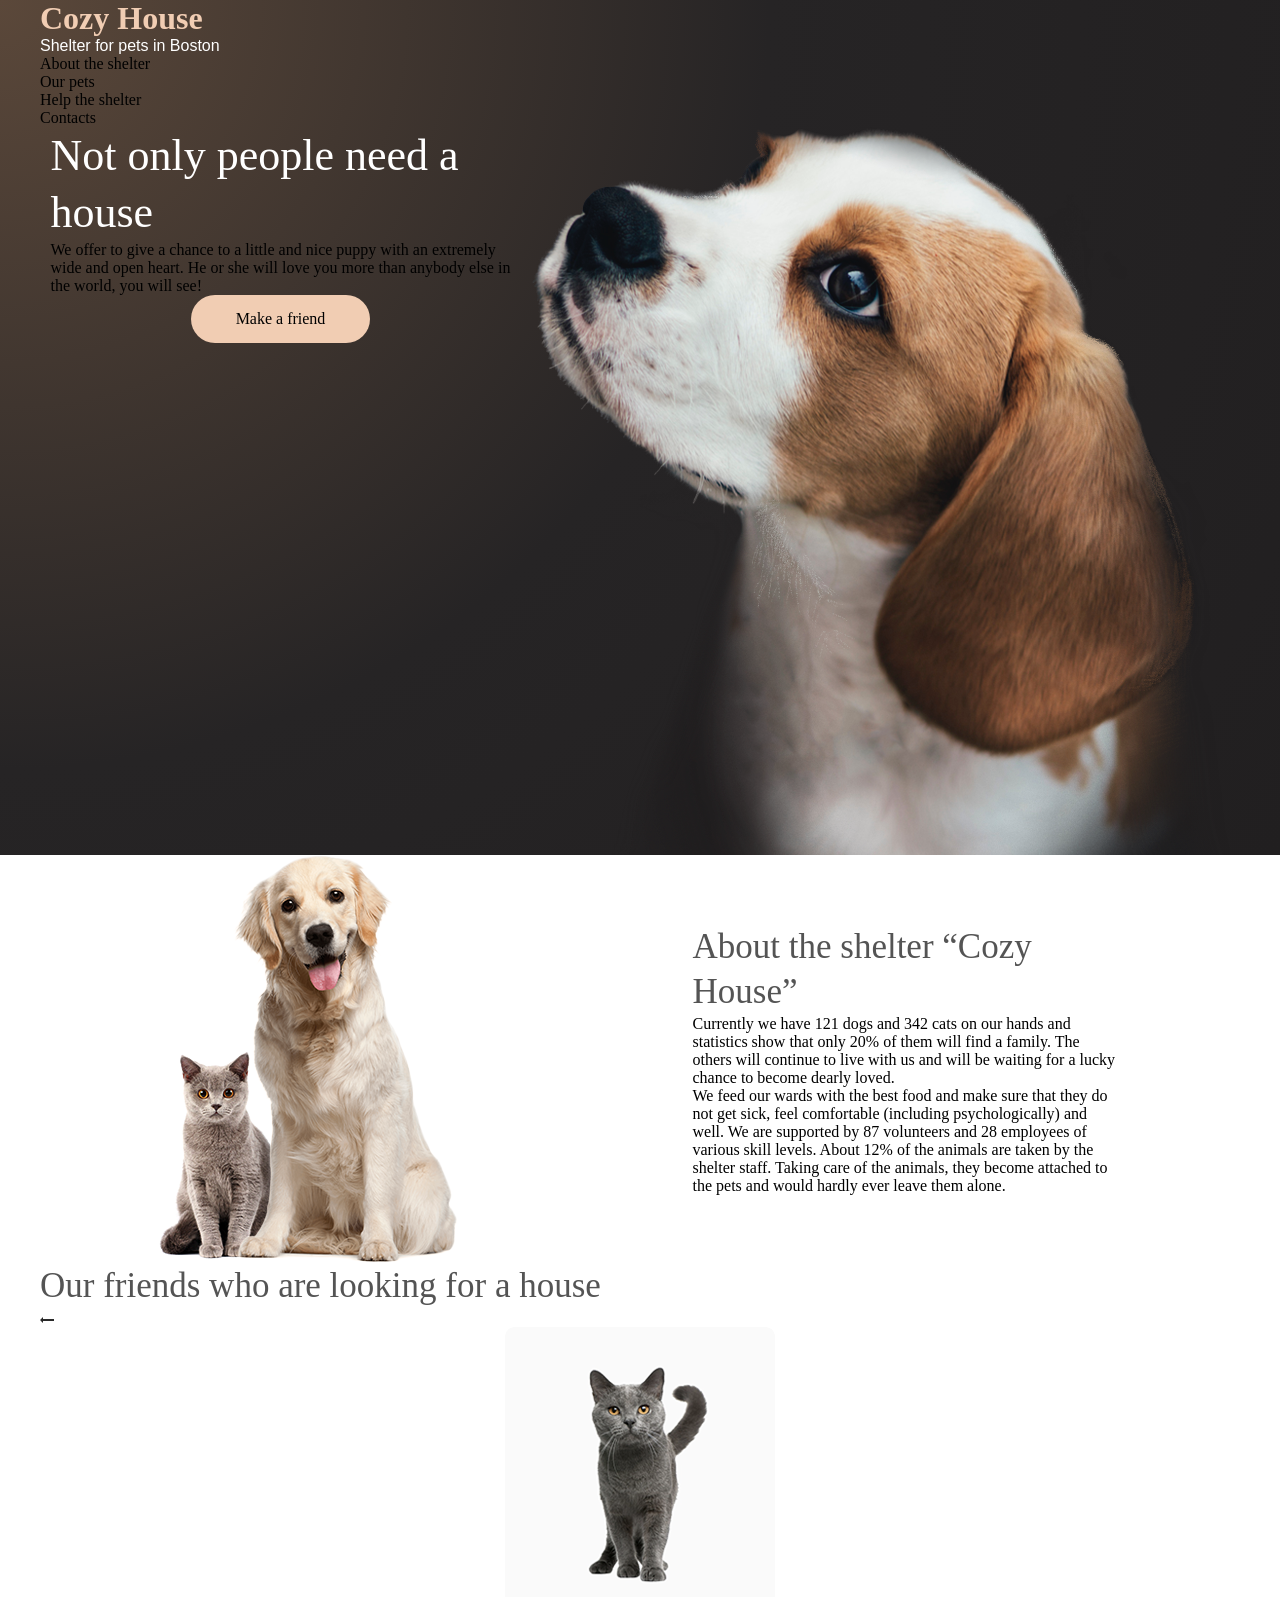
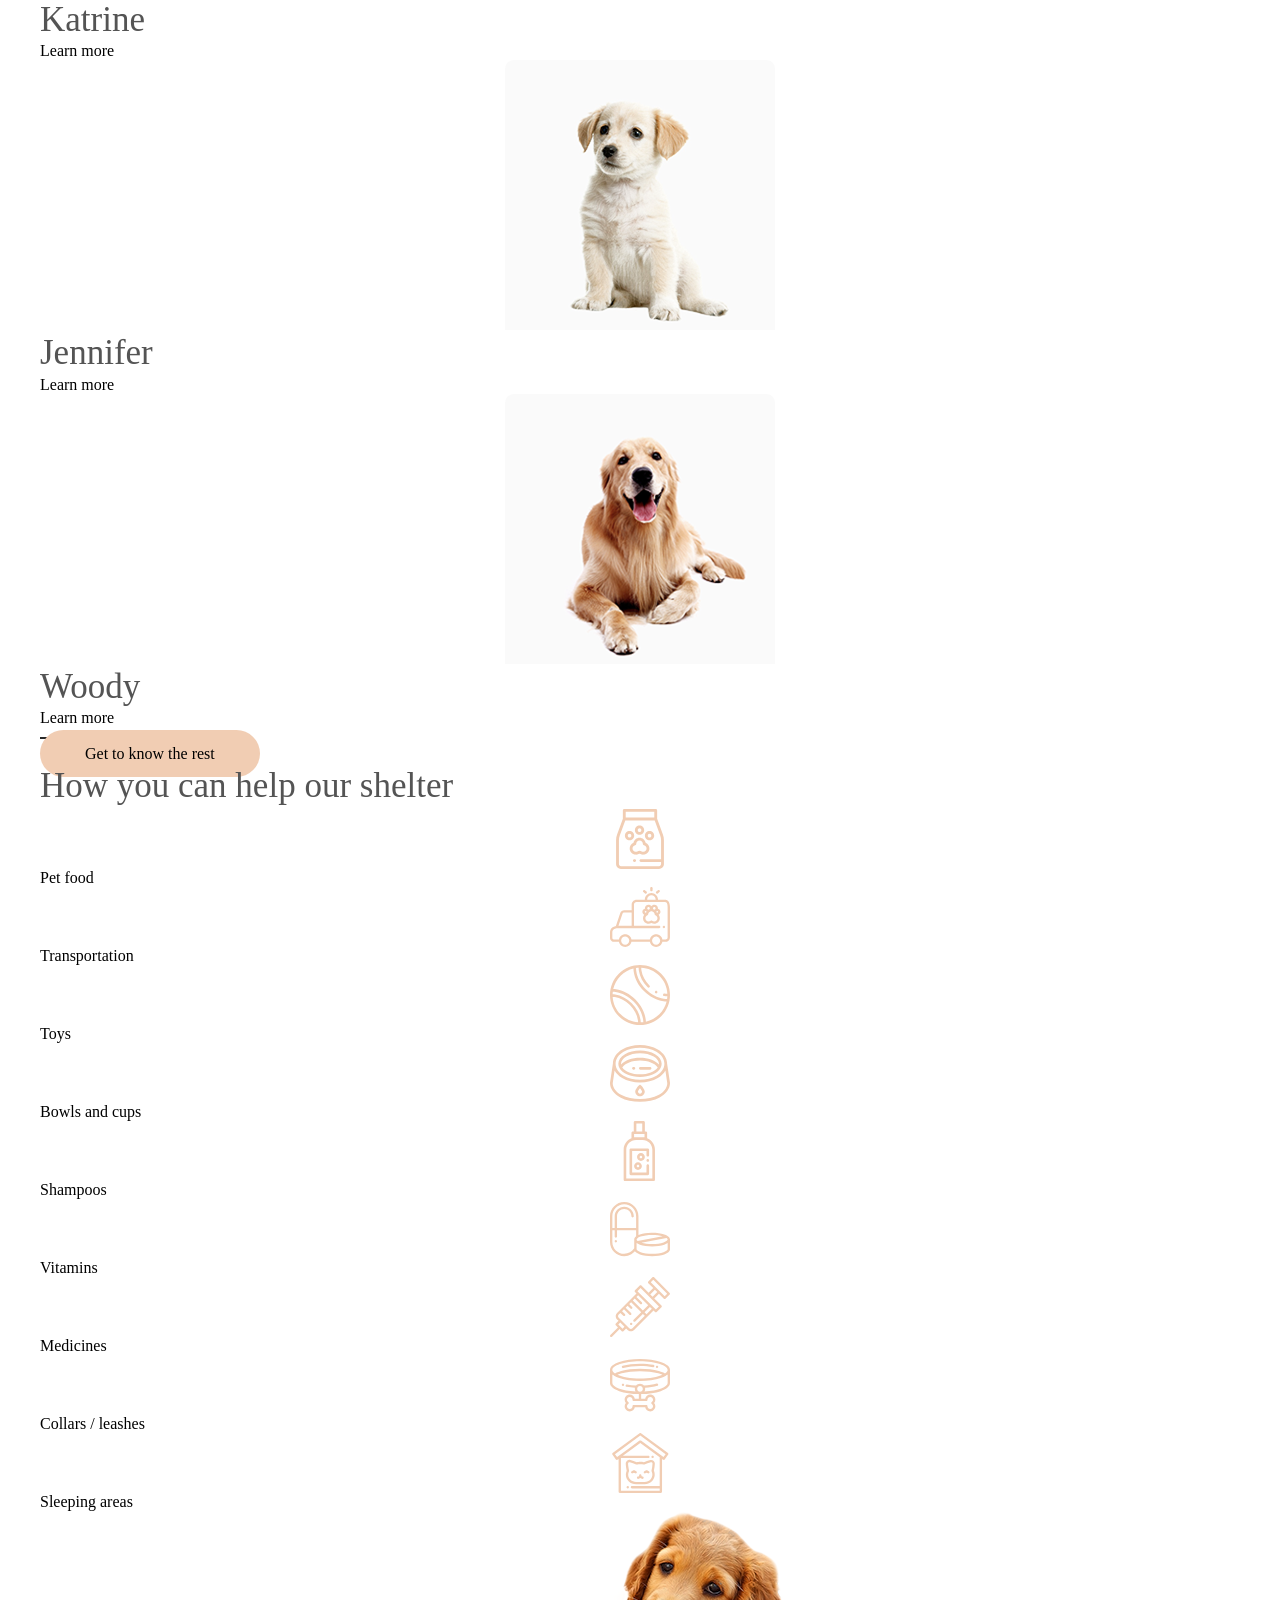
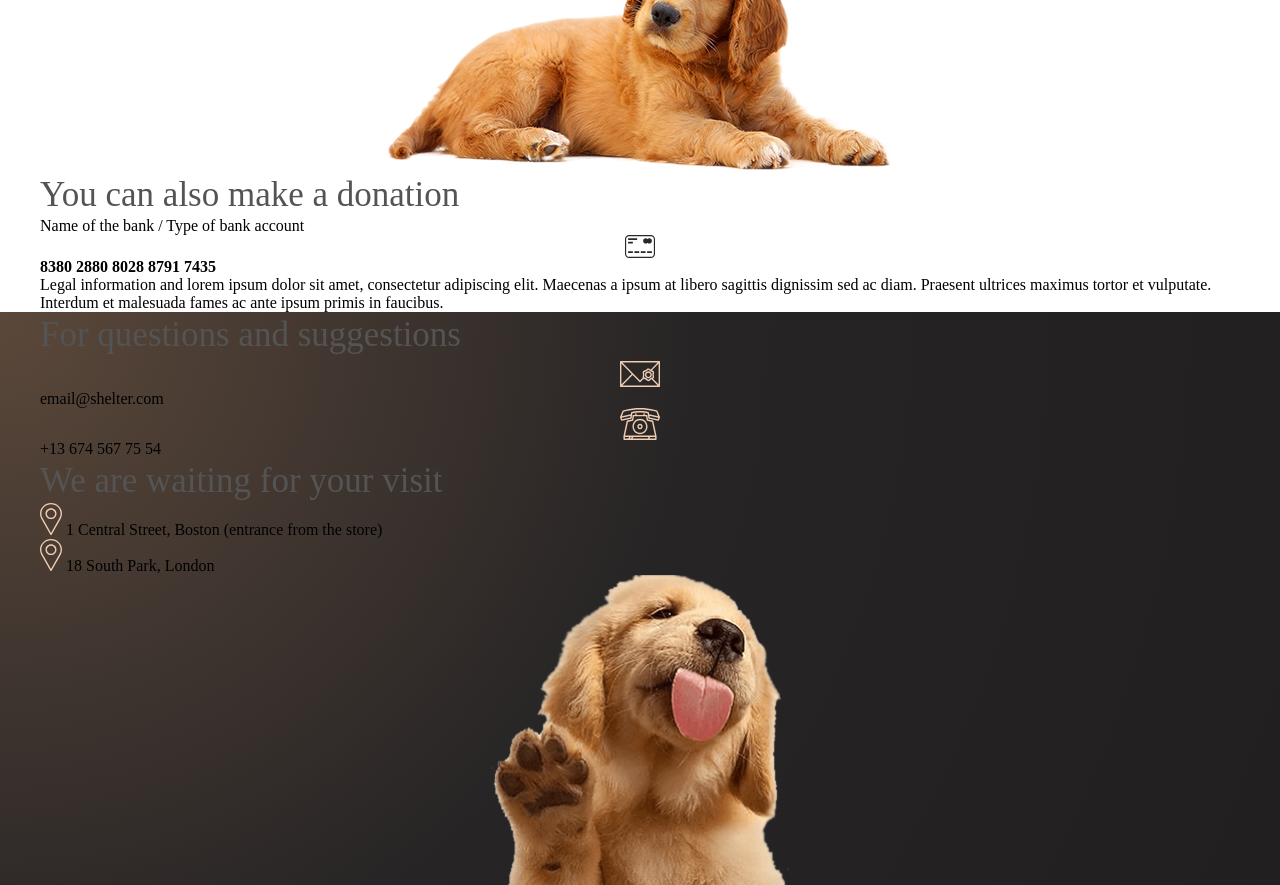
==== shelter/index.html @ e744b0c3 "fix: name html" ====
<!DOCTYPE html>
<html lang="en">

<head>
  <meta charset="UTF-8">
  <meta name="viewport" content="width=device-width, initial-scale=1.0">
  <link rel="icon" href="./assets/icons/icon-bowls-and-cups.svg" type="image/x-icon">
  <link rel="stylesheet" href="./styles/main.css">
  <title>Mein</title>
</head>

<body>
  <div class="hero">
    <header>
      <div class="container">
        <a href="main.html">
          <div class="logo">
            <h1 class="logo-title">Cozy House</h1>
            <p class="logo-subtitle">Shelter for pets in Boston</p>
          </div>
        </a>
        <nav>
          <ul class="nav-items">
            <li><a href="#about">About the shelter</a></li>
            <li><a href="#pets">Our pets</a></li>
            <li><a href="#help">Help the shelter</a></li>
            <li><a href="#contacts">Contacts</a></li>
          </ul>
        </nav>
      </div>
    </header>
    <section class="start-screen">
      <div class="container str-cont">
        <div class="content">
          <h2>Not only people need a house</h2>
          <p>We offer to give a chance to a little and nice puppy with an extremely wide and open heart. He or she will
            love you more than anybody else in the world, you will see!</p>
          <a href="pets.html">Make a friend</a>
        </div>
        <img src="./assets/main/start-screen-puppy.png" alt="puppy">
      </div>
    </section>
  </div>

  <section id="about" class="about">
    <div class="container about-cont">
      <img src="./assets/main/about-pets.png" alt="ab-pets">
      <div class="about-cnt">
        <h3 class="heading">About the shelter “Cozy House”</h3>
        <p>Currently we have 121 dogs and 342 cats on our hands and statistics show that only 20% of them will find a
          family. The others will continue to live with us and will be waiting for a lucky chance to become dearly
          loved.</p>
        <p>We feed our wards with the best food and make sure that they do not get sick, feel comfortable (including
          psychologically) and well. We are supported by 87 volunteers and 28 employees of various skill levels. About
          12% of the animals are taken by the shelter staff. Taking care of the animals, they become attached to the
          pets and would hardly ever leave them alone.</p>
      </div>

    </div>
    </div>
  </section>
  <section id="pets" class="pets">
    <div class="container">
      <h3 class="heading">Our friends who are looking for a house</h3>
      <div class="pets-slider">

        <!-- Левая стрелка -->
        <button class="pets-slider__btn pets-slider__btn--prev">
          <svg xmlns="http://www.w3.org/2000/svg" width="14" height="6" viewBox="0 0 14 6" fill="none">
            <path d="M14 2V4H3V6L0 3L3 0V2H14Z" fill="#292929" />
          </svg>
        </button>

        <!-- Область видимых карточек -->
        <div class="pets-slider__wrapper">

          <!-- Лента слайдов -->
          <div class="pets-slider__track">

            <!-- Карточка -->
            <article class="pet-card">
              <img src="./assets/pets/pets-katrine.png" alt="Katrine">
              <h3>Katrine</h3>
              <button>Learn more</button>
            </article>

            <article class="pet-card">
              <img src="./assets/pets/pets-jennifer.png" alt="Jennifer">
              <h3>Jennifer</h3>
              <button>Learn more</button>
            </article>

            <article class="pet-card">
              <img src="./assets/pets/pets-woody.png" alt="Woody">
              <h3>Woody</h3>
              <button>Learn more</button>
            </article>
          </div>
        </div>

        <!-- Правая стрелка -->
        <button class="pets-slider__btn pets-slider__btn--next">
          <svg xmlns="http://www.w3.org/2000/svg" width="14" height="6" viewBox="0 0 14 6" fill="none">
            <path d="M0 4V2L11 2V0L14 3L11 6V4L0 4Z" fill="#292929" />
          </svg>
        </button>

      </div>

      <a class="pets__button">
        Get to know the rest
      </a>
    </div>
  </section>
  <section id="help" class="help">
    <div class="container">
      <h3 class="heading">How you can help our shelter</h3>
      <div class="help-list">
        <div class="pet-food">
          <img src="./assets/icons/icon-pet-food.svg" alt="Pet food" class="icons">
          <div class="icons-title">Pet food</div>

          <img src="./assets/icons/icon-transportation.svg" alt="Transportation" class="icons">
          <div class="icons-title">Transportation</div>

          <img src="./assets/icons/icon-toys.svg" alt="Toys" class="icons">
          <div class="icons-title">Toys</div>

          <img src="./assets/icons/icon-bowls-and-cups.svg" alt="Bowls and cups" class="icons">
          <div class="icons-title">Bowls and cups</div>

          <img src="./assets/icons/icon-shampoos.svg" alt="Shampoos" class="icons">
          <div class="icons-title">Shampoos</div>

          <img src="./assets/icons/icon-vitamins.svg" alt="Vitamins" class="icons">
          <div class="icons-title">Vitamins</div>

          <img src="./assets/icons/icon-medicines.svg" alt="Medicines" class="icons">
          <div class="icons-title">Medicines</div>

          <img src="./assets/icons/icon-collars-leashes.svg" alt="Collars / leashes" class="icons">
          <div class="icons-title">Collars / leashes</div>

          <img src="./assets/icons/icon-sleeping-area.svg" alt="Sleeping areas" class="icons">
          <div class="icons-title">Sleeping areas</div>
        </div>
      </div>
    </div>
  </section>
  <section id="donation" class="donation">
    <div class="container">
      <img src="./assets/main/donation-dog.png" alt="Donation-dog">
      <div class="donation-ctn">
        <h3>You can also make a donation</h3>
        <p>Name of the bank / Type of bank account</p>
        <div class="credit-card">
          <img src="./assets/icons/credit-card.svg" alt="Card-icons" class="card-icons">
          <h4>8380 2880 8028 8791 7435</h4>
        </div>
        <p>Legal information and lorem ipsum dolor sit amet, consectetur adipiscing elit. Maecenas a ipsum at libero
          sagittis dignissim sed ac diam. Praesent ultrices maximus tortor et vulputate. Interdum et malesuada fames ac
          ante ipsum primis in faucibus.</p>
      </div>
    </div>
  </section>
  <footer id="contacts">
    <div class="container">
      <div class="ftr-content">
        <h3>For questions and suggestions</h3>
        <div>
          <img src="./assets/icons/icon-email.svg" alt="Email-icon" class="email-icon">
          <a href="mailto:email@shelter.com">email@shelter.com</a>
        </div>

        <div>
          <img src="./assets/icons/icon-phone.svg" alt="phone-icon">
          <a href="tel:+13 674 567 75 54">+13 674 567 75 54</a>
        </div>
      </div>
      <div class="ftr-locations">
        <h3>We are waiting for your visit</h3>
        <div class="location">
          <svg xmlns="http://www.w3.org/2000/svg" width="22" height="32" viewBox="0 0 22 32" fill="none">
            <path
              d="M11 0C4.93471 0 0 4.78519 0 10.6667C0 12.4323 0.455231 14.1829 1.32064 15.7357L10.3985 31.6562C10.5193 31.8685 10.7496 32 11 32C11.2504 32 11.4807 31.8685 11.6015 31.6562L20.6827 15.7304C21.5448 14.1829 22 12.4323 22 10.6666C22 4.78519 17.0653 0 11 0ZM19.4762 15.0905L11 29.9557L2.52714 15.0964C1.77317 13.7435 1.37504 12.2116 1.37504 10.6667C1.37504 5.52019 5.69275 1.33337 11 1.33337C16.3073 1.33337 20.625 5.52025 20.625 10.6667C20.625 12.2116 20.2268 13.7435 19.4762 15.0905Z"
              fill="#F1CDB3" />
            <path
              d="M11 5.33329C7.96737 5.33329 5.50005 7.72585 5.50005 10.6666C5.50005 13.6074 7.96737 16 11 16C14.0327 16 16.5 13.6074 16.5 10.6667C16.5 7.72592 14.0327 5.33329 11 5.33329ZM11 14.6667C8.72534 14.6667 6.87502 12.8724 6.87502 10.6667C6.87502 8.46092 8.72534 6.66667 11 6.66667C13.2747 6.66667 15.125 8.46092 15.125 10.6667C15.125 12.8724 13.2747 14.6667 11 14.6667Z"
              fill="#F1CDB3" />
          </svg>
          <a href="https://maps.app.goo.gl/yDWjSmVVpupWytBo6">1 Central Street, Boston (entrance from the store)</a>
        </div>

        <div class="location">
          <svg xmlns="http://www.w3.org/2000/svg" width="22" height="32" viewBox="0 0 22 32" fill="none">
            <path
              d="M11 0C4.93471 0 0 4.78519 0 10.6667C0 12.4323 0.455231 14.1829 1.32064 15.7357L10.3985 31.6562C10.5193 31.8685 10.7496 32 11 32C11.2504 32 11.4807 31.8685 11.6015 31.6562L20.6827 15.7304C21.5448 14.1829 22 12.4323 22 10.6666C22 4.78519 17.0653 0 11 0ZM19.4762 15.0905L11 29.9557L2.52714 15.0964C1.77317 13.7435 1.37504 12.2116 1.37504 10.6667C1.37504 5.52019 5.69275 1.33337 11 1.33337C16.3073 1.33337 20.625 5.52025 20.625 10.6667C20.625 12.2116 20.2268 13.7435 19.4762 15.0905Z"
              fill="#F1CDB3" />
            <path
              d="M11 5.33329C7.96737 5.33329 5.50005 7.72585 5.50005 10.6666C5.50005 13.6074 7.96737 16 11 16C14.0327 16 16.5 13.6074 16.5 10.6667C16.5 7.72592 14.0327 5.33329 11 5.33329ZM11 14.6667C8.72534 14.6667 6.87502 12.8724 6.87502 10.6667C6.87502 8.46092 8.72534 6.66667 11 6.66667C13.2747 6.66667 15.125 8.46092 15.125 10.6667C15.125 12.8724 13.2747 14.6667 11 14.6667Z"
              fill="#F1CDB3" />
          </svg>
          <a href="https://maps.app.goo.gl/YgQnjepBwkYLaN6x6">18 South Park, London </a>
        </div>

      </div>
      <img src="./assets/main/footer-puppy.png" alt="Footer-puppy">
    </div>
  </footer>
</body>

</html>
---- shelter/styles/main.css ----
@import url("./reset.css");
@import url("./variables.css");
@import url("./base.css");
@import url("./header.css");
@import url("./footer.css");
@import url("./media.css");
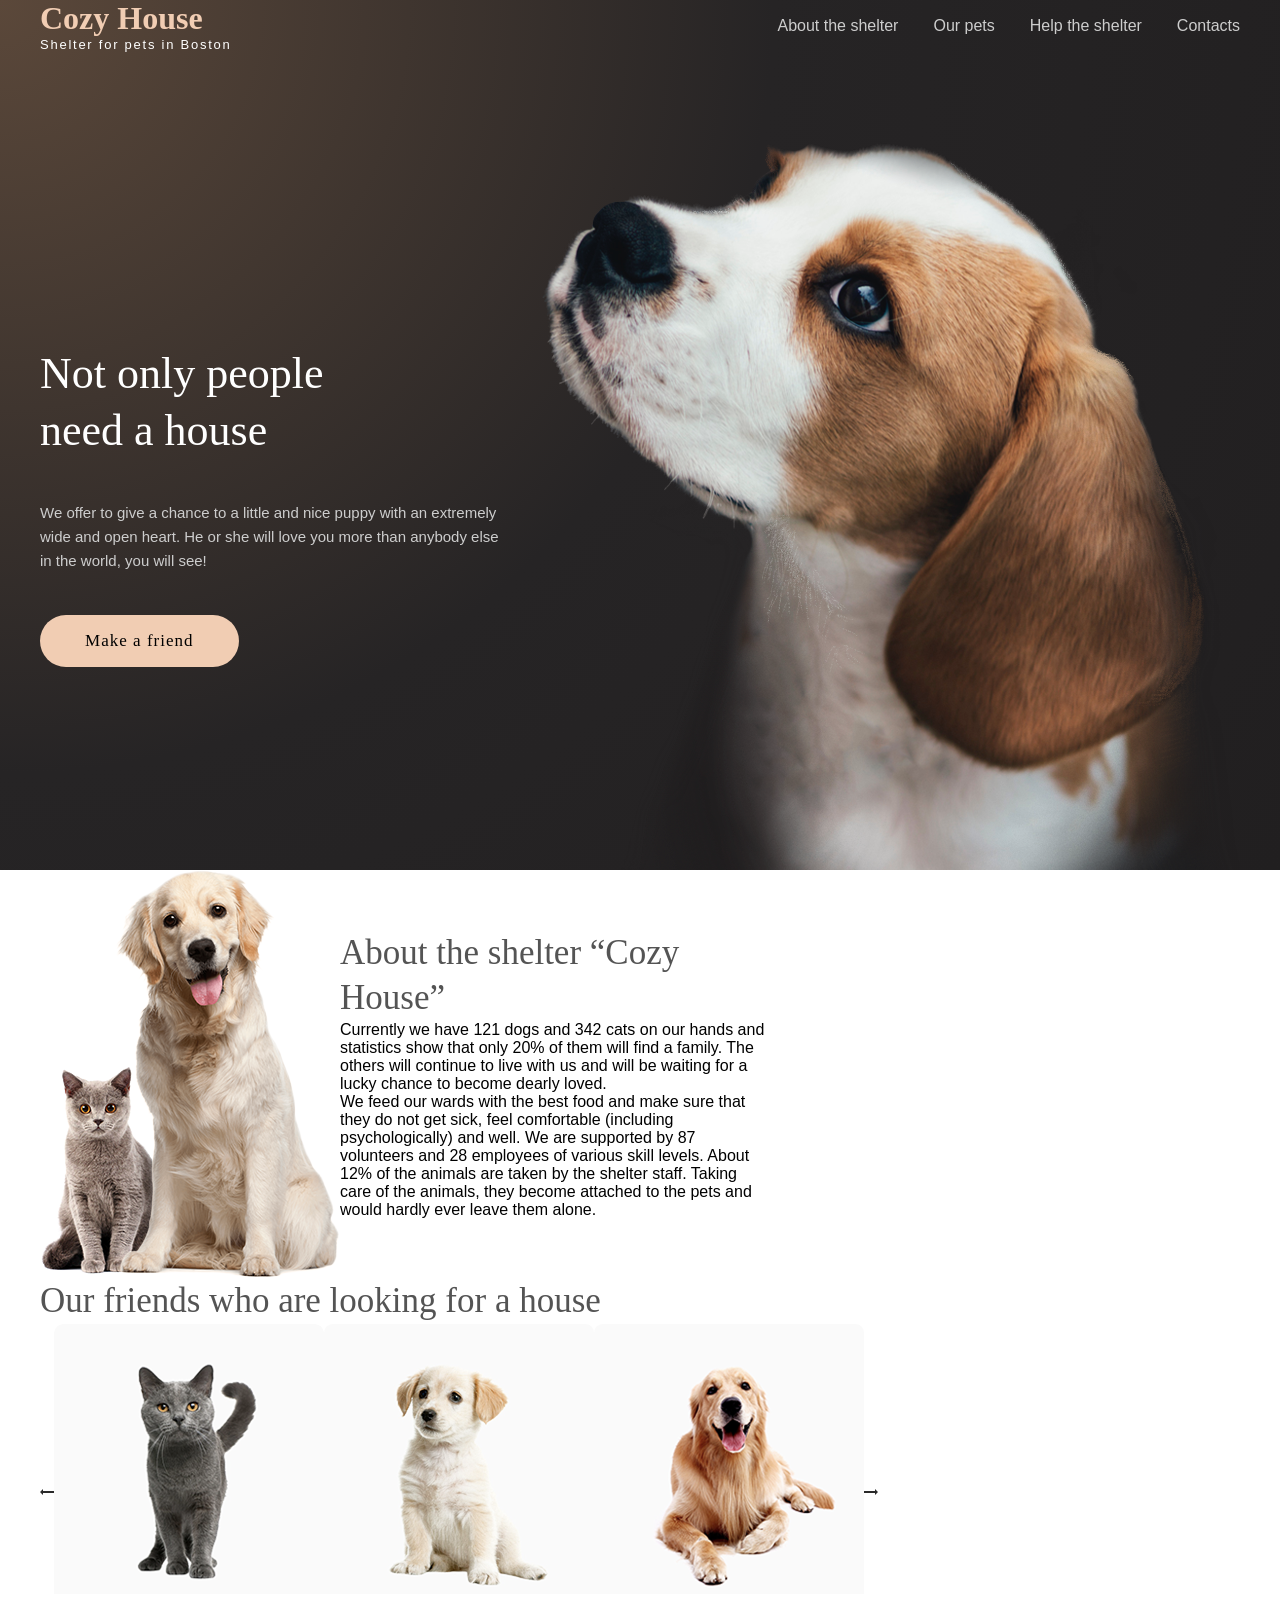
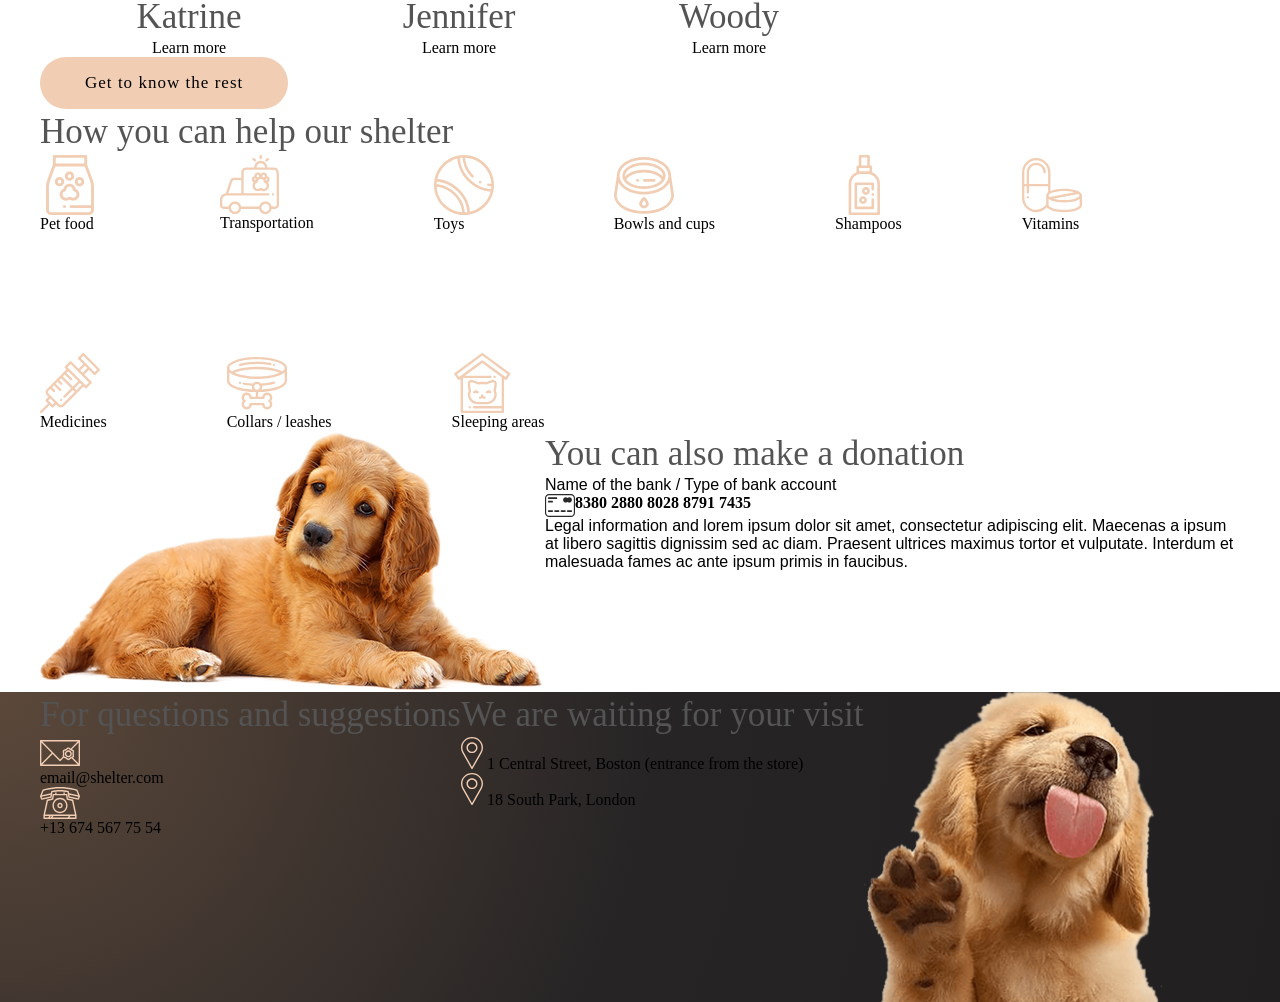
==== commit 3be97a67: "fix: fix not only block" ====
--- a/shelter/index.html
+++ b/shelter/index.html
@@ -12,8 +12,8 @@
 <body>
   <div class="hero">
     <header>
-      <div class="container">
-        <a href="main.html">
+      <div class="container hero-ctn">
+        <a href="index.html">
           <div class="logo">
             <h1 class="logo-title">Cozy House</h1>
             <p class="logo-subtitle">Shelter for pets in Boston</p>
@@ -21,15 +21,23 @@
         </a>
         <nav>
           <ul class="nav-items">
-            <li><a href="#about">About the shelter</a></li>
-            <li><a href="#pets">Our pets</a></li>
-            <li><a href="#help">Help the shelter</a></li>
-            <li><a href="#contacts">Contacts</a></li>
+            <li><a href="#about">
+                <p>About the shelter</p>
+              </a></li>
+            <li><a href="#pets">
+                <p>Our pets</p>
+              </a></li>
+            <li><a href="#help">
+                <p>Help the shelter</p>
+              </a></li>
+            <li><a href="#contacts">
+                <p>Contacts</p>
+              </a></li>
           </ul>
         </nav>
       </div>
     </header>
-    <section class="start-screen">
+    <section class="not-only">
       <div class="container str-cont">
         <div class="content">
           <h2>Not only people need a house</h2>
@@ -60,7 +68,7 @@
     </div>
   </section>
   <section id="pets" class="pets">
-    <div class="container">
+    <div class="container pets-cnt">
       <h3 class="heading">Our friends who are looking for a house</h3>
       <div class="pets-slider">
 
@@ -113,42 +121,51 @@
     </div>
   </section>
   <section id="help" class="help">
-    <div class="container">
+    <div class="container help-cnt">
       <h3 class="heading">How you can help our shelter</h3>
       <div class="help-list">
         <div class="pet-food">
-          <img src="./assets/icons/icon-pet-food.svg" alt="Pet food" class="icons">
+          <img src="./assets/icons/icon-pet-food.svg" width="60" alt="Pet food" class="icons">
           <div class="icons-title">Pet food</div>
-
-          <img src="./assets/icons/icon-transportation.svg" alt="Transportation" class="icons">
+        </div>
+        <div class="pet-food">
+          <img src="./assets/icons/icon-transportation.svg" width="60" alt="Transportation" class="icons">
           <div class="icons-title">Transportation</div>
-
-          <img src="./assets/icons/icon-toys.svg" alt="Toys" class="icons">
+        </div>
+        <div class="pet-food">
+          <img src="./assets/icons/icon-toys.svg" width="60" alt="Toys" class="icons">
           <div class="icons-title">Toys</div>
-
-          <img src="./assets/icons/icon-bowls-and-cups.svg" alt="Bowls and cups" class="icons">
+        </div>
+        <div class="pet-food">
+          <img src="./assets/icons/icon-bowls-and-cups.svg" width="60" alt="Bowls and cups" class="icons">
           <div class="icons-title">Bowls and cups</div>
-
-          <img src="./assets/icons/icon-shampoos.svg" alt="Shampoos" class="icons">
+        </div>
+        <div class="pet-food">
+          <img src="./assets/icons/icon-shampoos.svg" width="60" alt="Shampoos" class="icons">
           <div class="icons-title">Shampoos</div>
-
-          <img src="./assets/icons/icon-vitamins.svg" alt="Vitamins" class="icons">
+        </div>
+        <div class="pet-food">
+          <img src="./assets/icons/icon-vitamins.svg" width="60" alt="Vitamins" class="icons">
           <div class="icons-title">Vitamins</div>
-
-          <img src="./assets/icons/icon-medicines.svg" alt="Medicines" class="icons">
+        </div>
+        <div class="pet-food">
+          <img src="./assets/icons/icon-medicines.svg" width="60" alt="Medicines" class="icons">
           <div class="icons-title">Medicines</div>
-
-          <img src="./assets/icons/icon-collars-leashes.svg" alt="Collars / leashes" class="icons">
+        </div>
+        <div class="pet-food">
+          <img src="./assets/icons/icon-collars-leashes.svg" width="60" alt="Collars / leashes" class="icons">
           <div class="icons-title">Collars / leashes</div>
-
-          <img src="./assets/icons/icon-sleeping-area.svg" alt="Sleeping areas" class="icons">
+        </div>
+        <div class="pet-food"><img src="./assets/icons/icon-sleeping-area.svg" width="60" alt="Sleeping areas"
+            class="icons">
           <div class="icons-title">Sleeping areas</div>
         </div>
+
       </div>
     </div>
   </section>
   <section id="donation" class="donation">
-    <div class="container">
+    <div class="container donation-cnt">
       <img src="./assets/main/donation-dog.png" alt="Donation-dog">
       <div class="donation-ctn">
         <h3>You can also make a donation</h3>
@@ -164,7 +181,7 @@
     </div>
   </section>
   <footer id="contacts">
-    <div class="container">
+    <div class="container ft-ctn">
       <div class="ftr-content">
         <h3>For questions and suggestions</h3>
         <div>
@@ -202,7 +219,6 @@
           </svg>
           <a href="https://maps.app.goo.gl/YgQnjepBwkYLaN6x6">18 South Park, London </a>
         </div>
-
       </div>
       <img src="./assets/main/footer-puppy.png" alt="Footer-puppy">
     </div>
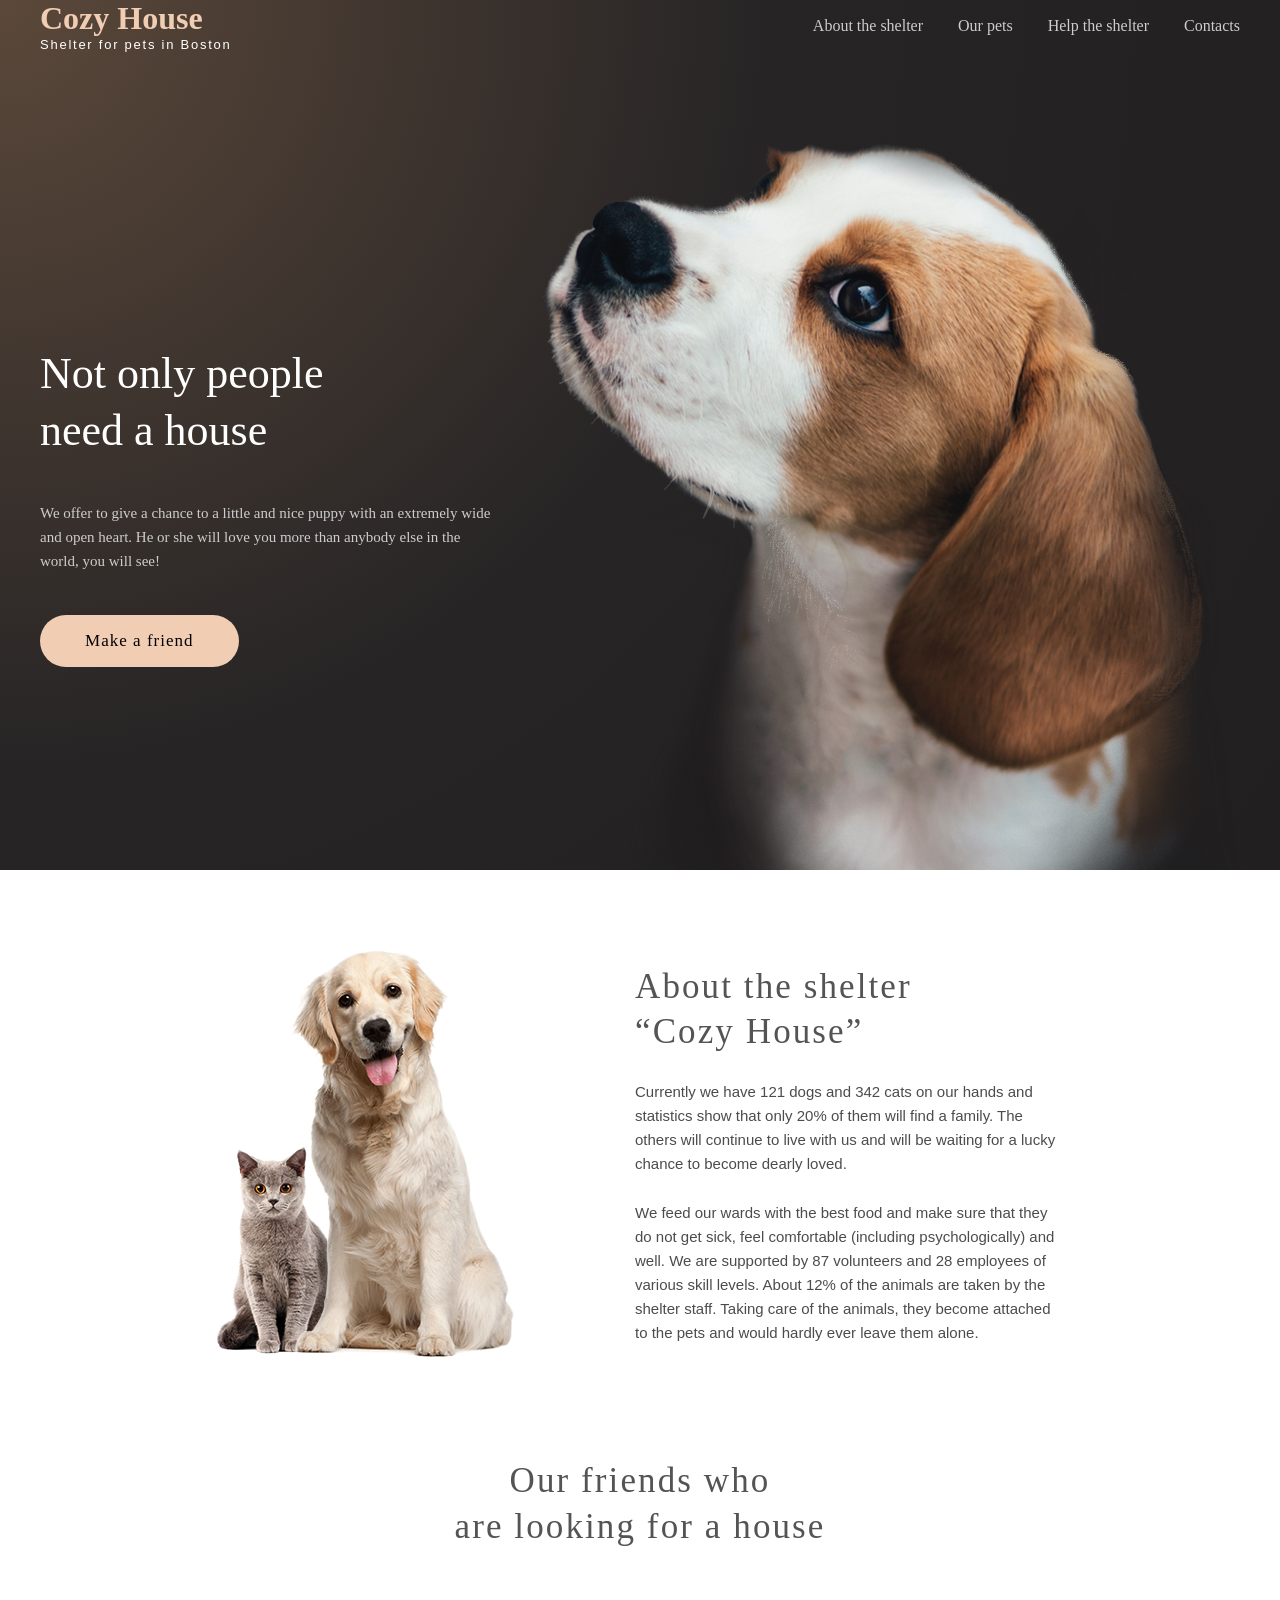
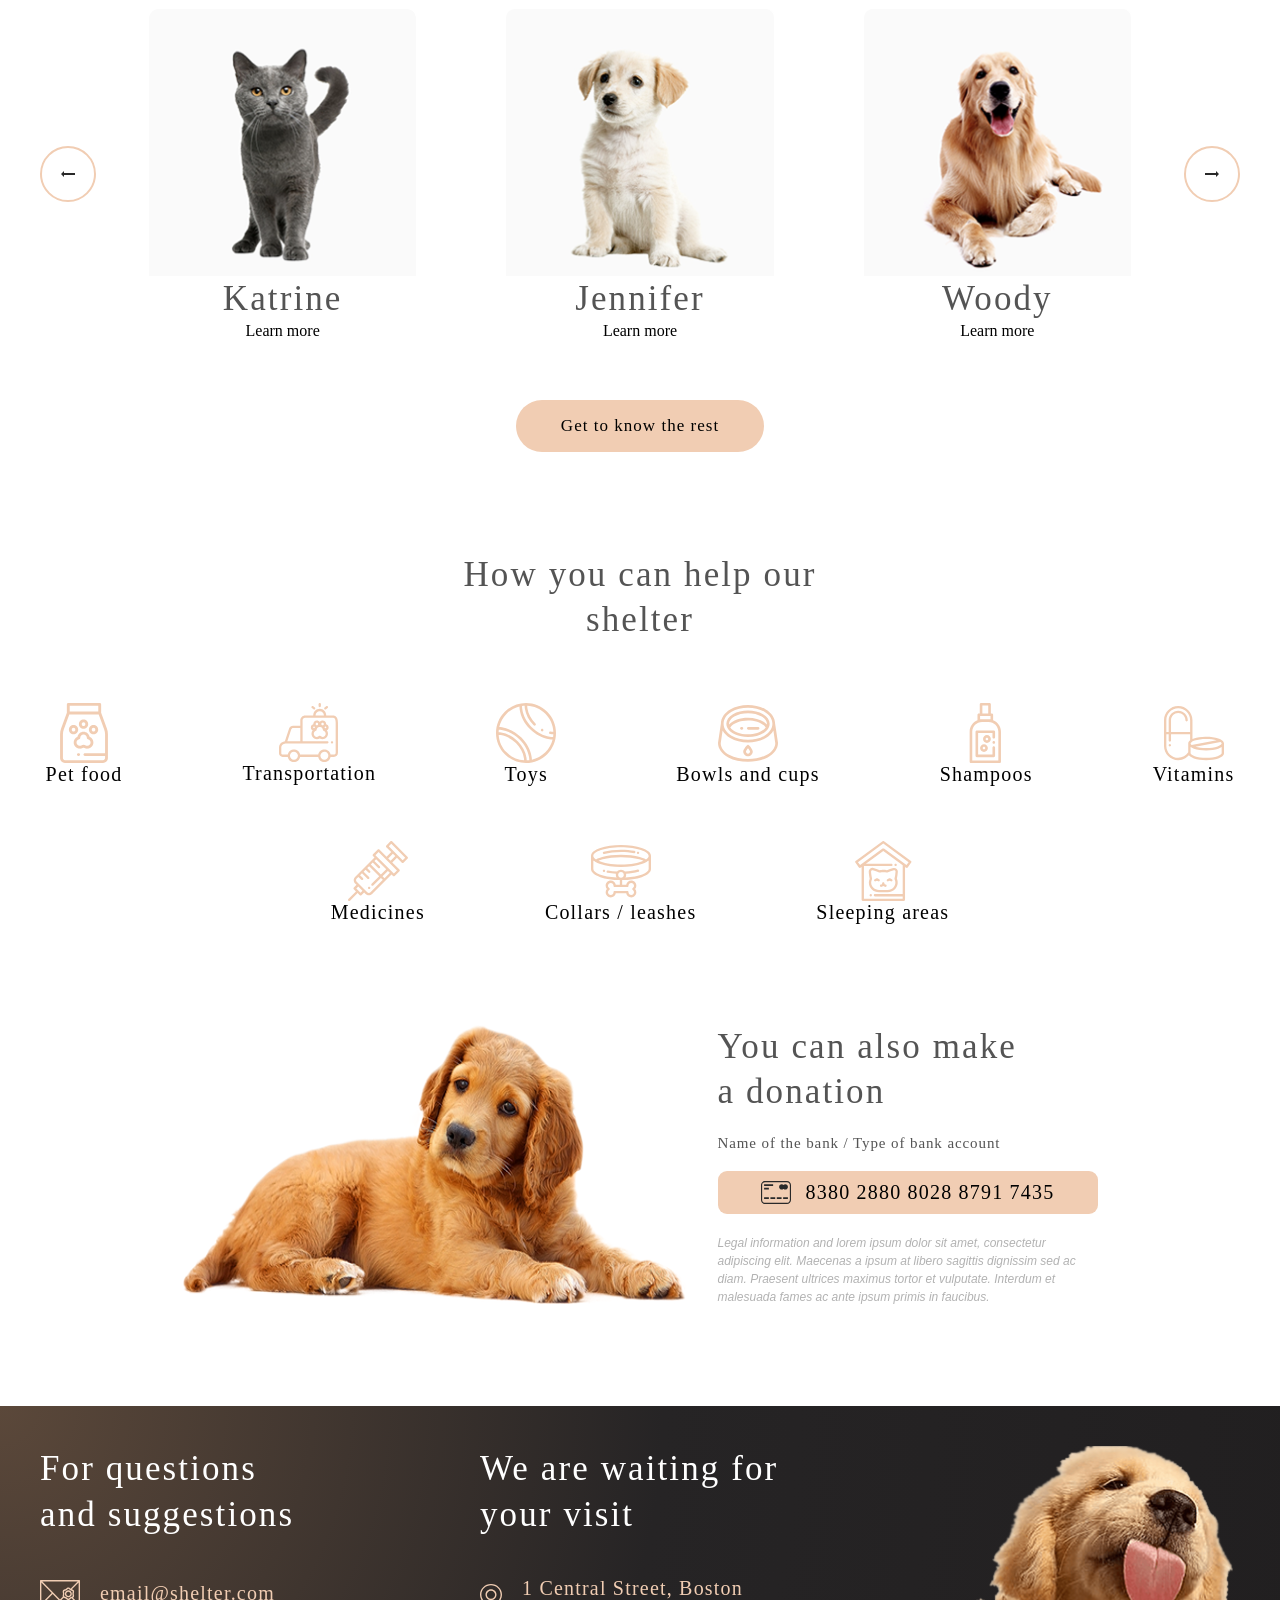
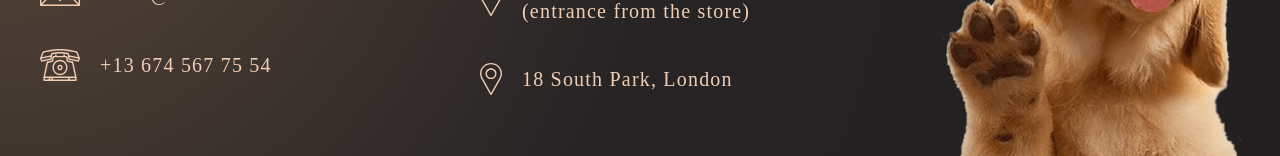
==== commit 209a298d: "fix: fix style blocks" ====
--- a/shelter/index.html
+++ b/shelter/index.html
@@ -43,7 +43,7 @@
           <h2>Not only people need a house</h2>
           <p>We offer to give a chance to a little and nice puppy with an extremely wide and open heart. He or she will
             love you more than anybody else in the world, you will see!</p>
-          <a href="pets.html">Make a friend</a>
+          <a class="content-btn btn" href="pets.html">Make a friend</a>
         </div>
         <img src="./assets/main/start-screen-puppy.png" alt="puppy">
       </div>
@@ -55,10 +55,12 @@
       <img src="./assets/main/about-pets.png" alt="ab-pets">
       <div class="about-cnt">
         <h3 class="heading">About the shelter “Cozy House”</h3>
-        <p>Currently we have 121 dogs and 342 cats on our hands and statistics show that only 20% of them will find a
+        <p>Currently we have 121 dogs and 342 cats on our hands and statistics show that only 20% of
+          them will find a
           family. The others will continue to live with us and will be waiting for a lucky chance to become dearly
           loved.</p>
-        <p>We feed our wards with the best food and make sure that they do not get sick, feel comfortable (including
+        <p>We feed our wards with the best food and make sure that they do not get sick, feel
+          comfortable (including
           psychologically) and well. We are supported by 87 volunteers and 28 employees of various skill levels. About
           12% of the animals are taken by the shelter staff. Taking care of the animals, they become attached to the
           pets and would hardly ever leave them alone.</p>
@@ -69,15 +71,15 @@
   </section>
   <section id="pets" class="pets">
     <div class="container pets-cnt">
-      <h3 class="heading">Our friends who are looking for a house</h3>
+      <h3 class="heading pets-head">Our friends who <br> are looking for a house</h3>
       <div class="pets-slider">
 
         <!-- Левая стрелка -->
-        <button class="pets-slider__btn pets-slider__btn--prev">
-          <svg xmlns="http://www.w3.org/2000/svg" width="14" height="6" viewBox="0 0 14 6" fill="none">
+        <a class="pets-slider__btn pets-slider__btn--prev">
+          <svg xmlns="http://www.w3.org/2000/svg" width="14" viewBox="0 0 14 6" fill="none">
             <path d="M14 2V4H3V6L0 3L3 0V2H14Z" fill="#292929" />
           </svg>
-        </button>
+        </a>
 
         <!-- Область видимых карточек -->
         <div class="pets-slider__wrapper">
@@ -107,58 +109,58 @@
         </div>
 
         <!-- Правая стрелка -->
-        <button class="pets-slider__btn pets-slider__btn--next">
-          <svg xmlns="http://www.w3.org/2000/svg" width="14" height="6" viewBox="0 0 14 6" fill="none">
+        <a class="pets-slider__btn pets-slider__btn--next">
+          <svg xmlns="http://www.w3.org/2000/svg" width="14" viewBox="0 0 14 6" fill="none">
             <path d="M0 4V2L11 2V0L14 3L11 6V4L0 4Z" fill="#292929" />
           </svg>
-        </button>
-
-      </div>
-
-      <a class="pets__button">
+        </a>
+
+      </div>
+
+      <a class="pets-btn btn">
         Get to know the rest
       </a>
     </div>
   </section>
   <section id="help" class="help">
     <div class="container help-cnt">
-      <h3 class="heading">How you can help our shelter</h3>
+      <h3 class="heading help-head">How you can help our shelter</h3>
       <div class="help-list">
         <div class="pet-food">
           <img src="./assets/icons/icon-pet-food.svg" width="60" alt="Pet food" class="icons">
-          <div class="icons-title">Pet food</div>
+          <h4 class="icons-title">Pet food</h4>
         </div>
         <div class="pet-food">
           <img src="./assets/icons/icon-transportation.svg" width="60" alt="Transportation" class="icons">
-          <div class="icons-title">Transportation</div>
+          <h4 class="icons-title">Transportation</h4>
         </div>
         <div class="pet-food">
           <img src="./assets/icons/icon-toys.svg" width="60" alt="Toys" class="icons">
-          <div class="icons-title">Toys</div>
+          <h4 class="icons-title">Toys</h4>
         </div>
         <div class="pet-food">
           <img src="./assets/icons/icon-bowls-and-cups.svg" width="60" alt="Bowls and cups" class="icons">
-          <div class="icons-title">Bowls and cups</div>
+          <h4 class="icons-title">Bowls and cups</h4>
         </div>
         <div class="pet-food">
           <img src="./assets/icons/icon-shampoos.svg" width="60" alt="Shampoos" class="icons">
-          <div class="icons-title">Shampoos</div>
+          <h4 class="icons-title">Shampoos</h4>
         </div>
         <div class="pet-food">
           <img src="./assets/icons/icon-vitamins.svg" width="60" alt="Vitamins" class="icons">
-          <div class="icons-title">Vitamins</div>
+          <h4 class="icons-title">Vitamins</h4>
         </div>
         <div class="pet-food">
           <img src="./assets/icons/icon-medicines.svg" width="60" alt="Medicines" class="icons">
-          <div class="icons-title">Medicines</div>
+          <h4 class="icons-title">Medicines</h4>
         </div>
         <div class="pet-food">
           <img src="./assets/icons/icon-collars-leashes.svg" width="60" alt="Collars / leashes" class="icons">
-          <div class="icons-title">Collars / leashes</div>
+          <h4 class="icons-title">Collars / leashes</h4>
         </div>
         <div class="pet-food"><img src="./assets/icons/icon-sleeping-area.svg" width="60" alt="Sleeping areas"
             class="icons">
-          <div class="icons-title">Sleeping areas</div>
+          <h4 class="icons-title">Sleeping areas</h4>
         </div>
 
       </div>
@@ -167,36 +169,41 @@
   <section id="donation" class="donation">
     <div class="container donation-cnt">
       <img src="./assets/main/donation-dog.png" alt="Donation-dog">
-      <div class="donation-ctn">
+      <div class="donation-items">
         <h3>You can also make a donation</h3>
-        <p>Name of the bank / Type of bank account</p>
+        <p class="subtitle">Name of the bank / Type of bank account</p>
         <div class="credit-card">
           <img src="./assets/icons/credit-card.svg" alt="Card-icons" class="card-icons">
           <h4>8380 2880 8028 8791 7435</h4>
         </div>
-        <p>Legal information and lorem ipsum dolor sit amet, consectetur adipiscing elit. Maecenas a ipsum at libero
+        <p class="sub-small">Legal information and lorem ipsum dolor sit amet, consectetur adipiscing elit. Maecenas a
+          ipsum at libero
           sagittis dignissim sed ac diam. Praesent ultrices maximus tortor et vulputate. Interdum et malesuada fames ac
           ante ipsum primis in faucibus.</p>
       </div>
     </div>
   </section>
-  <footer id="contacts">
+  <footer id="contacts" class="contacts">
     <div class="container ft-ctn">
       <div class="ftr-content">
         <h3>For questions and suggestions</h3>
-        <div>
+        <div class="cont-point">
           <img src="./assets/icons/icon-email.svg" alt="Email-icon" class="email-icon">
-          <a href="mailto:email@shelter.com">email@shelter.com</a>
-        </div>
-
-        <div>
+          <a href="mailto:email@shelter.com">
+            <h4>email@shelter.com</h4>
+          </a>
+        </div>
+
+        <div class="cont-point">
           <img src="./assets/icons/icon-phone.svg" alt="phone-icon">
-          <a href="tel:+13 674 567 75 54">+13 674 567 75 54</a>
+          <a href="tel:+13 674 567 75 54">
+            <h4>+13 674 567 75 54</h4>
+          </a>
         </div>
       </div>
       <div class="ftr-locations">
         <h3>We are waiting for your visit</h3>
-        <div class="location">
+        <div class="cont-point">
           <svg xmlns="http://www.w3.org/2000/svg" width="22" height="32" viewBox="0 0 22 32" fill="none">
             <path
               d="M11 0C4.93471 0 0 4.78519 0 10.6667C0 12.4323 0.455231 14.1829 1.32064 15.7357L10.3985 31.6562C10.5193 31.8685 10.7496 32 11 32C11.2504 32 11.4807 31.8685 11.6015 31.6562L20.6827 15.7304C21.5448 14.1829 22 12.4323 22 10.6666C22 4.78519 17.0653 0 11 0ZM19.4762 15.0905L11 29.9557L2.52714 15.0964C1.77317 13.7435 1.37504 12.2116 1.37504 10.6667C1.37504 5.52019 5.69275 1.33337 11 1.33337C16.3073 1.33337 20.625 5.52025 20.625 10.6667C20.625 12.2116 20.2268 13.7435 19.4762 15.0905Z"
@@ -205,10 +212,12 @@
               d="M11 5.33329C7.96737 5.33329 5.50005 7.72585 5.50005 10.6666C5.50005 13.6074 7.96737 16 11 16C14.0327 16 16.5 13.6074 16.5 10.6667C16.5 7.72592 14.0327 5.33329 11 5.33329ZM11 14.6667C8.72534 14.6667 6.87502 12.8724 6.87502 10.6667C6.87502 8.46092 8.72534 6.66667 11 6.66667C13.2747 6.66667 15.125 8.46092 15.125 10.6667C15.125 12.8724 13.2747 14.6667 11 14.6667Z"
               fill="#F1CDB3" />
           </svg>
-          <a href="https://maps.app.goo.gl/yDWjSmVVpupWytBo6">1 Central Street, Boston (entrance from the store)</a>
-        </div>
-
-        <div class="location">
+          <a href="https://maps.app.goo.gl/yDWjSmVVpupWytBo6">
+            <h4>1 Central Street, Boston (entrance from the store)</h4>
+          </a>
+        </div>
+
+        <div class="cont-point">
           <svg xmlns="http://www.w3.org/2000/svg" width="22" height="32" viewBox="0 0 22 32" fill="none">
             <path
               d="M11 0C4.93471 0 0 4.78519 0 10.6667C0 12.4323 0.455231 14.1829 1.32064 15.7357L10.3985 31.6562C10.5193 31.8685 10.7496 32 11 32C11.2504 32 11.4807 31.8685 11.6015 31.6562L20.6827 15.7304C21.5448 14.1829 22 12.4323 22 10.6666C22 4.78519 17.0653 0 11 0ZM19.4762 15.0905L11 29.9557L2.52714 15.0964C1.77317 13.7435 1.37504 12.2116 1.37504 10.6667C1.37504 5.52019 5.69275 1.33337 11 1.33337C16.3073 1.33337 20.625 5.52025 20.625 10.6667C20.625 12.2116 20.2268 13.7435 19.4762 15.0905Z"
@@ -217,7 +226,9 @@
               d="M11 5.33329C7.96737 5.33329 5.50005 7.72585 5.50005 10.6666C5.50005 13.6074 7.96737 16 11 16C14.0327 16 16.5 13.6074 16.5 10.6667C16.5 7.72592 14.0327 5.33329 11 5.33329ZM11 14.6667C8.72534 14.6667 6.87502 12.8724 6.87502 10.6667C6.87502 8.46092 8.72534 6.66667 11 6.66667C13.2747 6.66667 15.125 8.46092 15.125 10.6667C15.125 12.8724 13.2747 14.6667 11 14.6667Z"
               fill="#F1CDB3" />
           </svg>
-          <a href="https://maps.app.goo.gl/YgQnjepBwkYLaN6x6">18 South Park, London </a>
+          <a href="https://maps.app.goo.gl/YgQnjepBwkYLaN6x6">
+            <h4>18 South Park, London </h4>
+          </a>
         </div>
       </div>
       <img src="./assets/main/footer-puppy.png" alt="Footer-puppy">
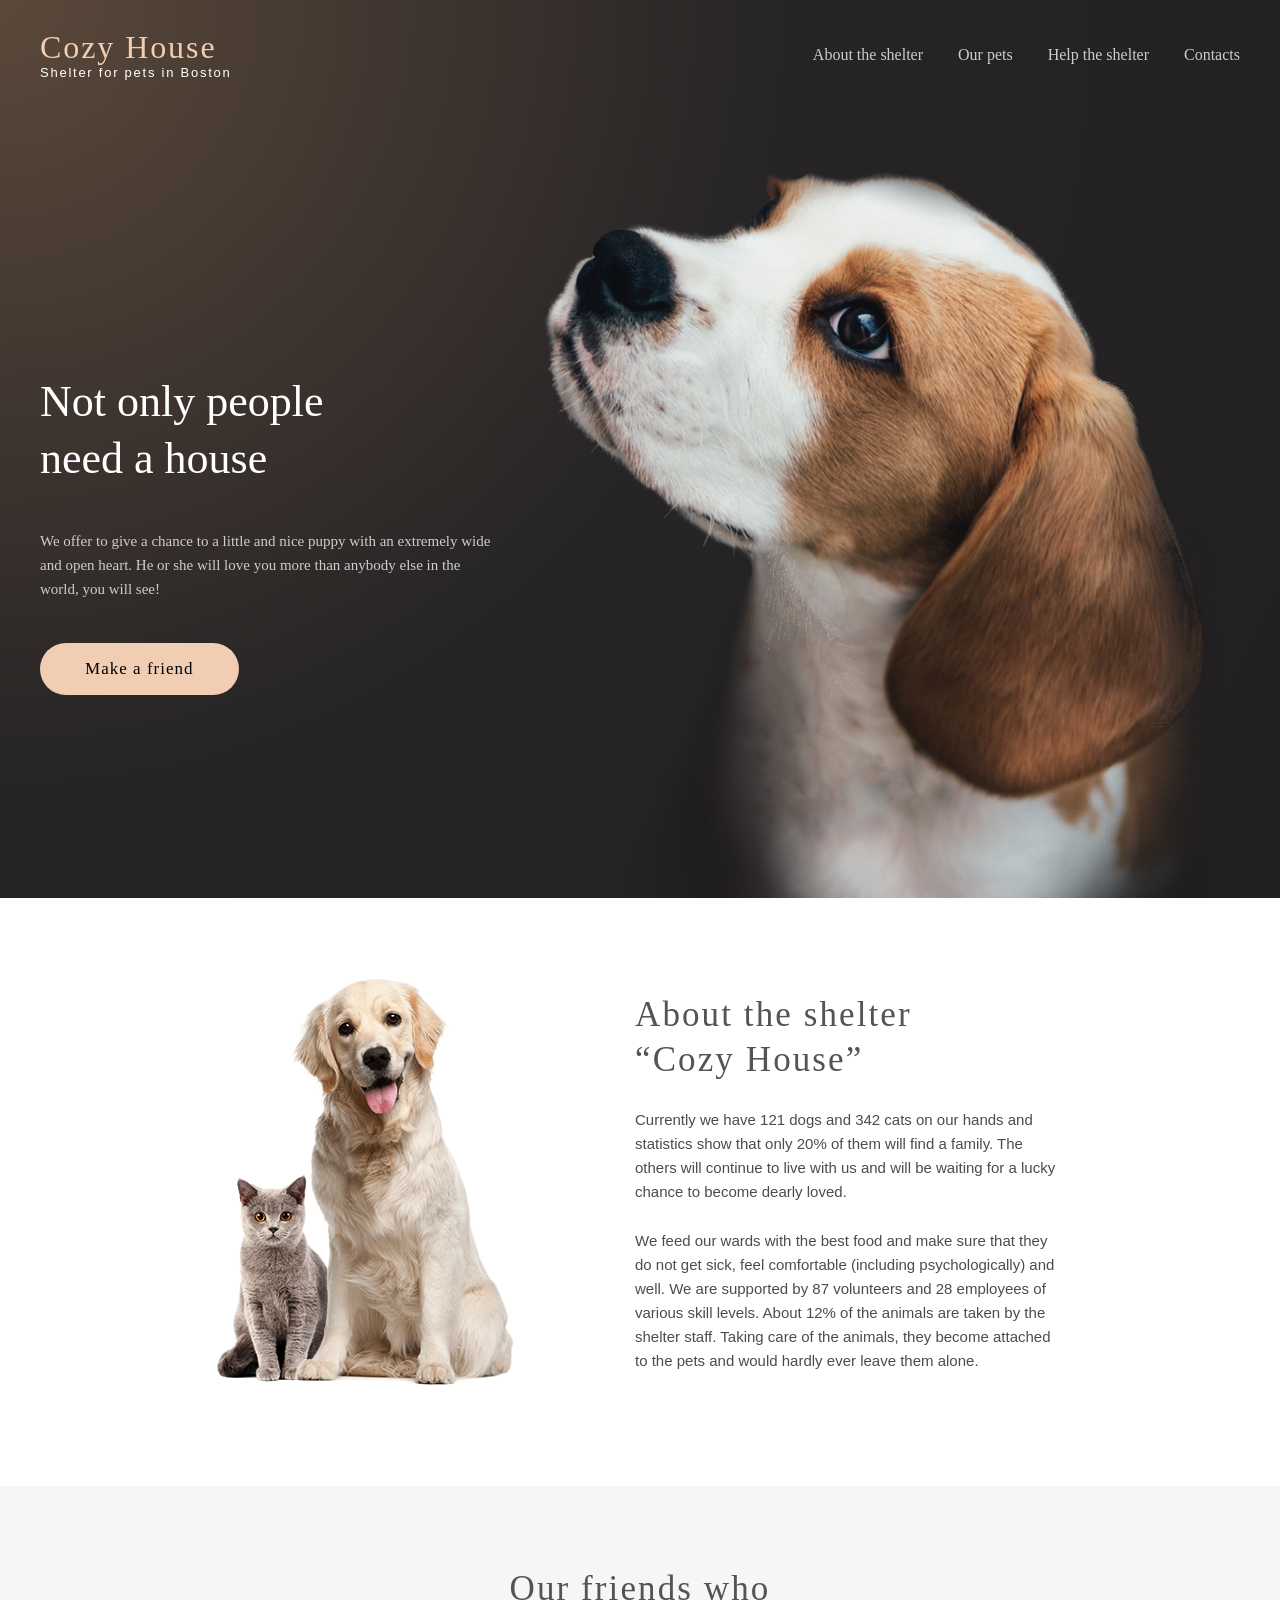
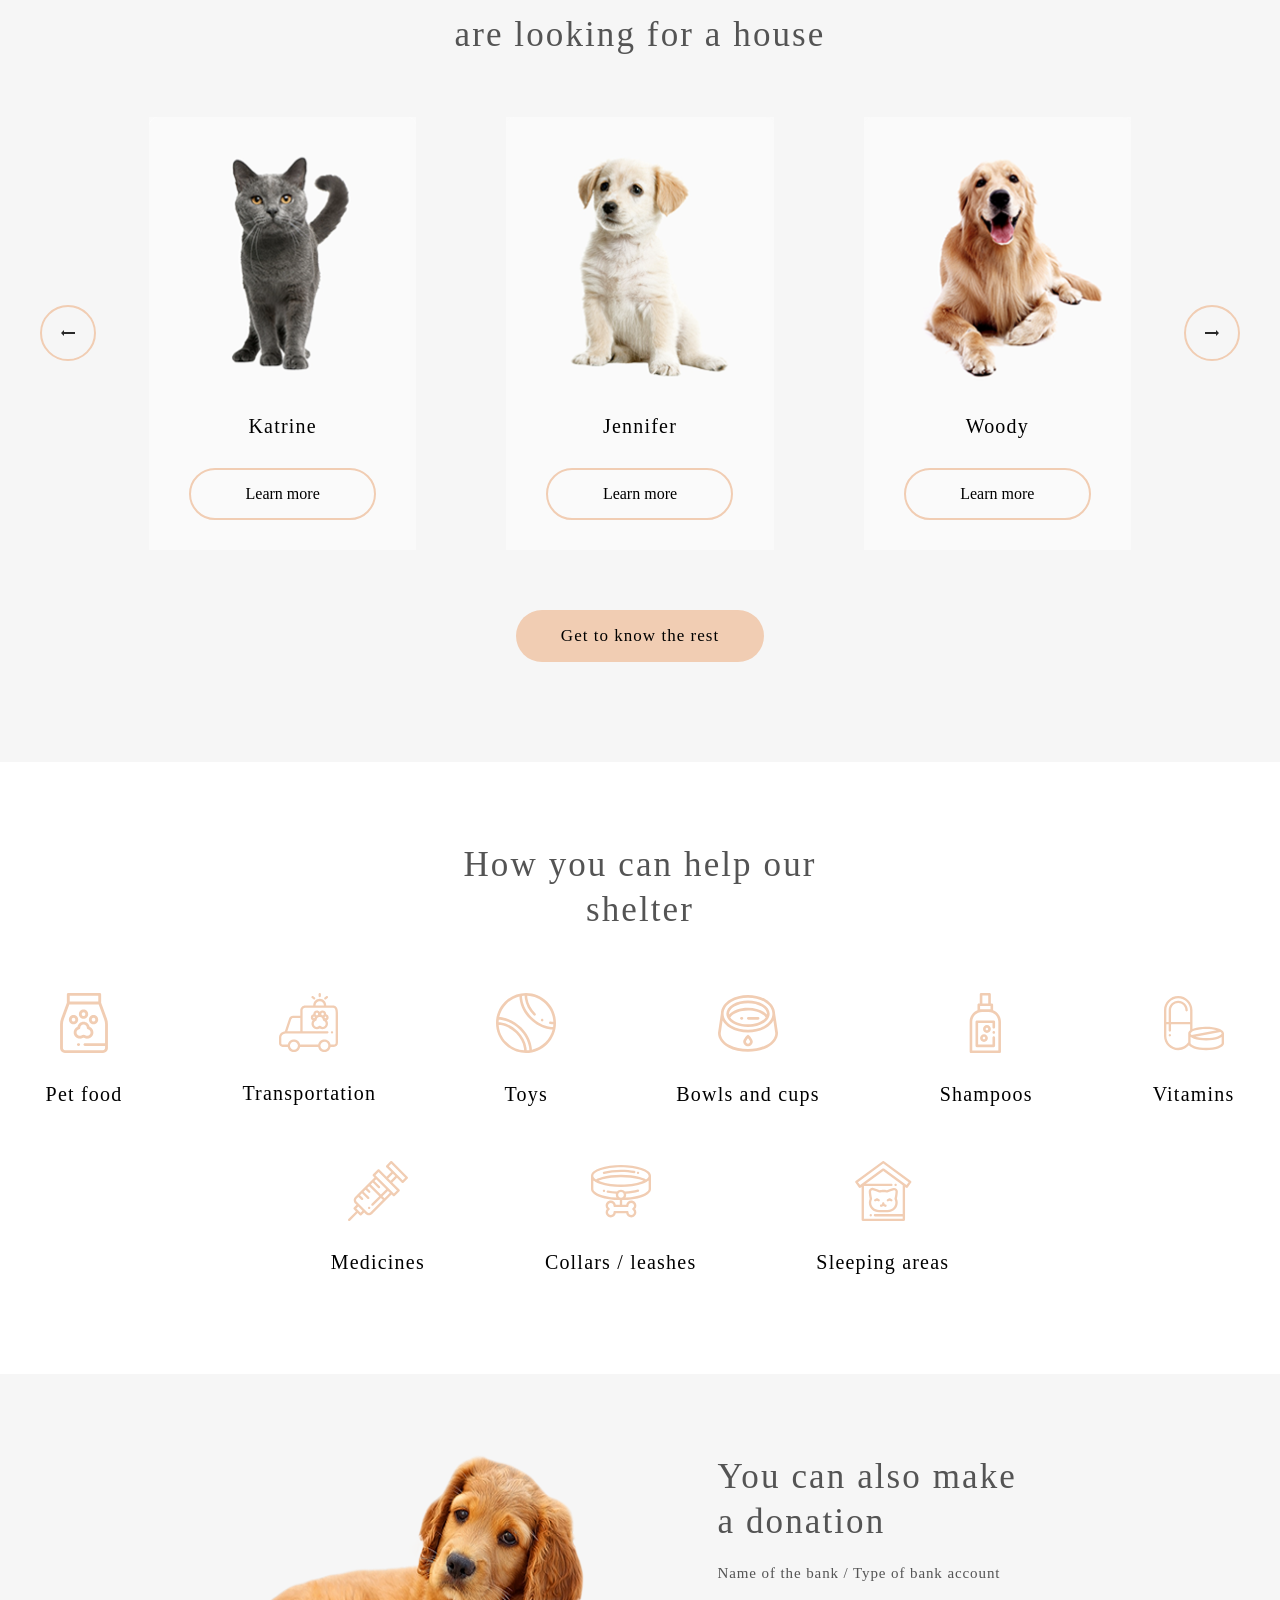
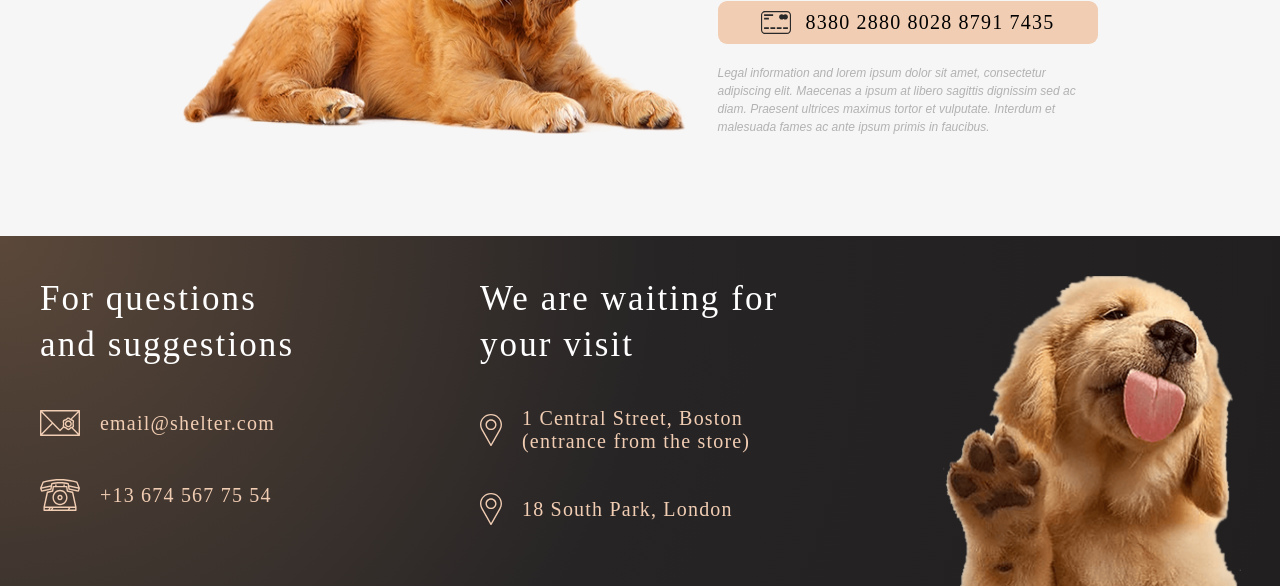
==== commit 17a27935: "fix: fix index.html" ====
--- a/shelter/index.html
+++ b/shelter/index.html
@@ -67,7 +67,7 @@
       </div>
 
     </div>
-    </div>
+
   </section>
   <section id="pets" class="pets">
     <div class="container pets-cnt">
@@ -90,19 +90,19 @@
             <!-- Карточка -->
             <article class="pet-card">
               <img src="./assets/pets/pets-katrine.png" alt="Katrine">
-              <h3>Katrine</h3>
+              <h4>Katrine</h4>
               <button>Learn more</button>
             </article>
 
             <article class="pet-card">
               <img src="./assets/pets/pets-jennifer.png" alt="Jennifer">
-              <h3>Jennifer</h3>
+              <h4>Jennifer</h4>
               <button>Learn more</button>
             </article>
 
             <article class="pet-card">
               <img src="./assets/pets/pets-woody.png" alt="Woody">
-              <h3>Woody</h3>
+              <h4>Woody</h4>
               <button>Learn more</button>
             </article>
           </div>
@@ -117,7 +117,7 @@
 
       </div>
 
-      <a class="pets-btn btn">
+      <a href="pets.html" class="pets-btn btn">
         Get to know the rest
       </a>
     </div>
@@ -196,9 +196,10 @@
 
         <div class="cont-point">
           <img src="./assets/icons/icon-phone.svg" alt="phone-icon">
-          <a href="tel:+13 674 567 75 54">
-            <h4>+13 674 567 75 54</h4>
-          </a>
+          <h4><a href="tel:+136745677554">
+              +13 674 567 75 54
+            </a>
+          </h4>
         </div>
       </div>
       <div class="ftr-locations">
